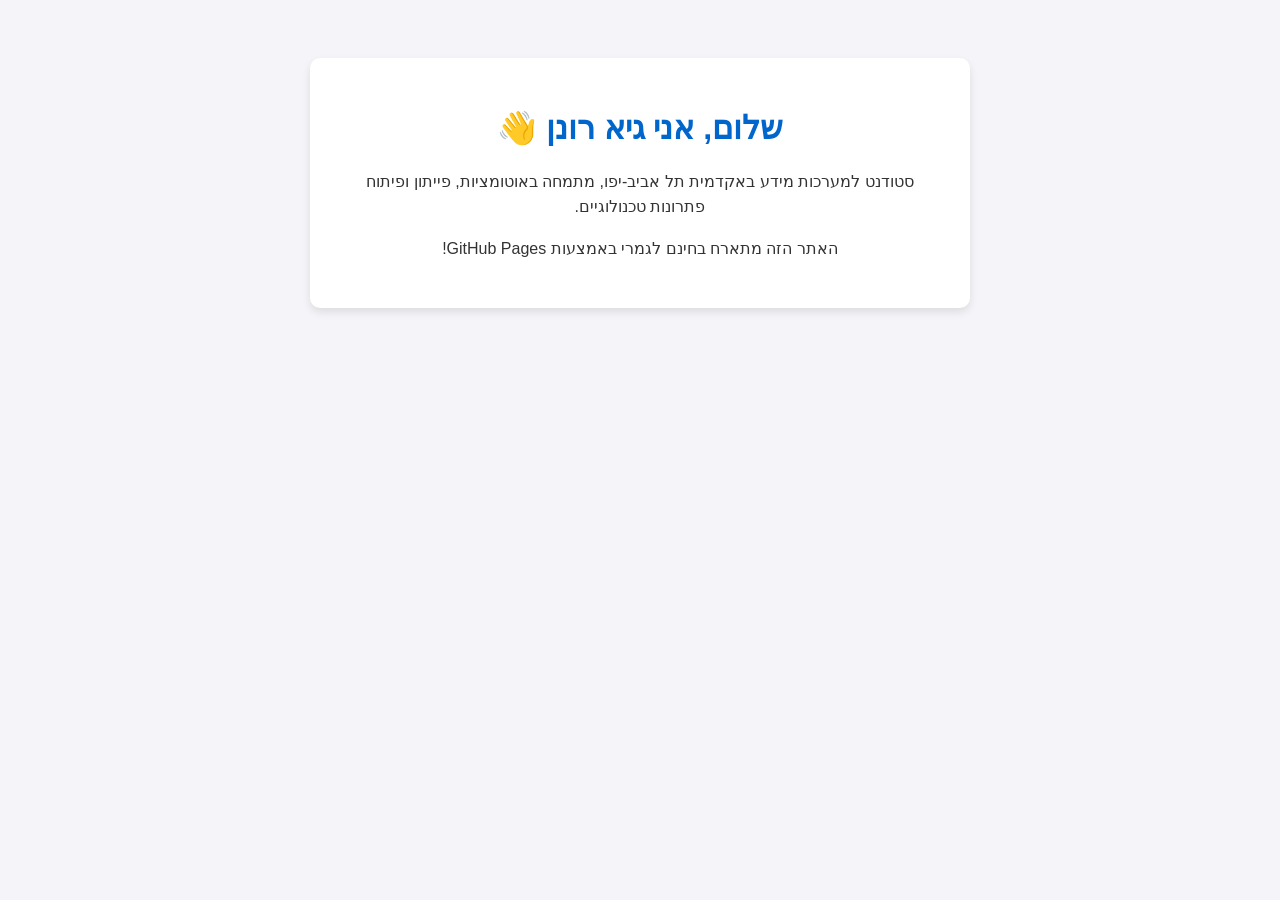
==== index.html @ a8eb1fe1 "Add initial HTML structure for personal website" ====
<!DOCTYPE html>
<html lang="he" dir="rtl">
<head>
    <meta charset="UTF-8">
    <meta name="viewport" content="width=device-width, initial-scale=1.0">
    <title>האתר של גיא רונן</title>
    <style>
        body {
            font-family: Arial, sans-serif;
            background-color: #f4f4f9;
            color: #333;
            text-align: center;
            padding: 50px;
        }
        .container {
            max-width: 600px;
            margin: auto;
            background: white;
            padding: 30px;
            border-radius: 10px;
            box-shadow: 0 4px 8px rgba(0,0,0,0.1);
        }
        h1 { color: #0066cc; }
        p { line-height: 1.6; }
    </style>
</head>
<body>
    <div class="container">
        <h1>שלום, אני גיא רונן 👋</h1>
        <p>סטודנט למערכות מידע באקדמית תל אביב-יפו, מתמחה באוטומציות, פייתון ופיתוח פתרונות טכנולוגיים.</p>
        <p>האתר הזה מתארח בחינם לגמרי באמצעות GitHub Pages!</p>
    </div>
</body>
</html>
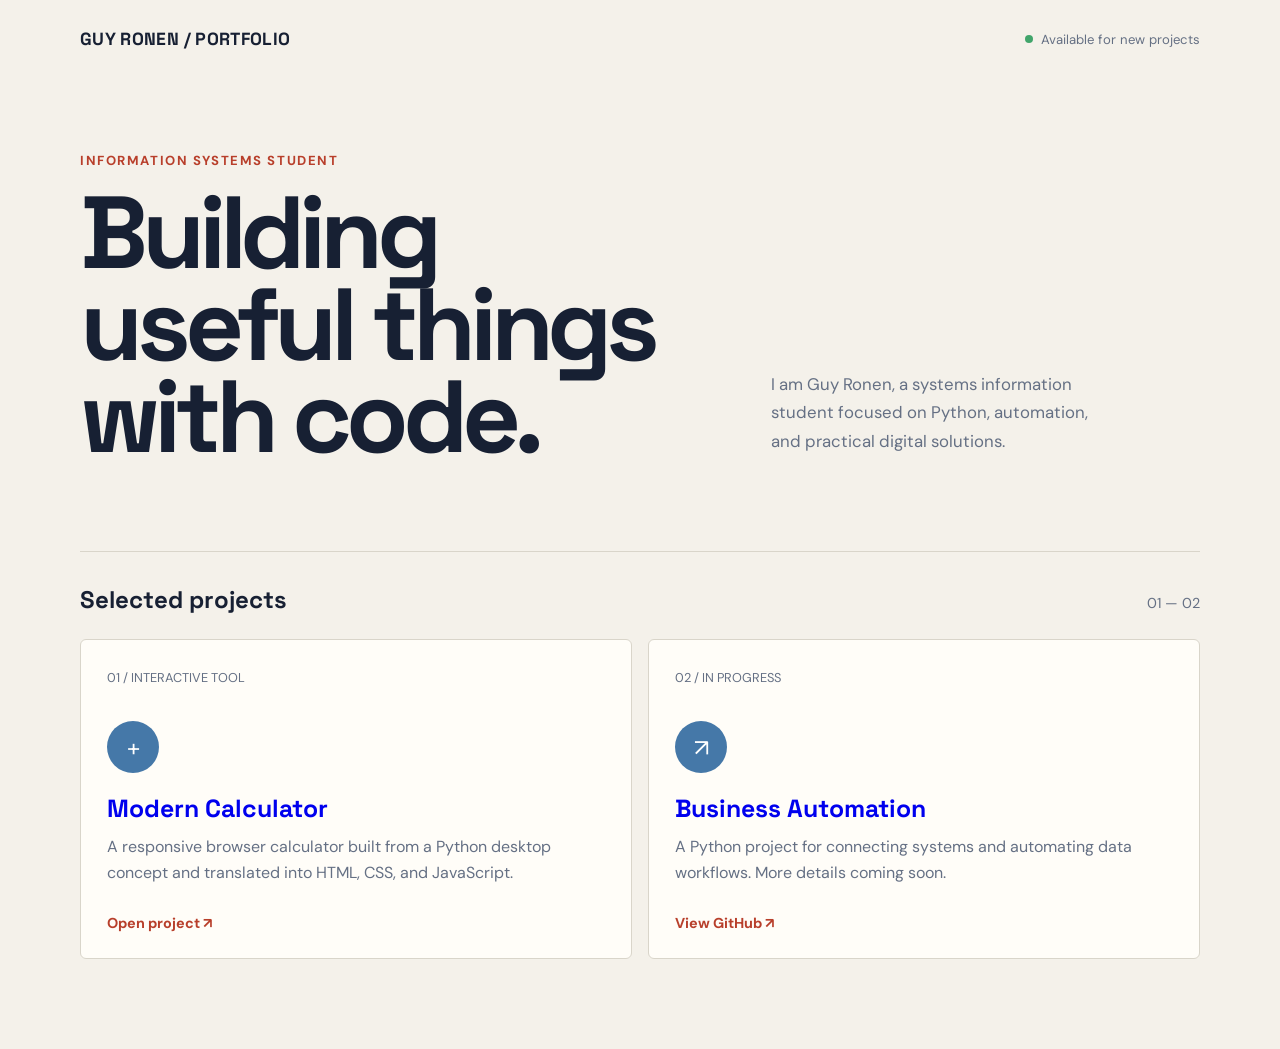
==== commit 229c10b5: "Add interactive calculator project" ====
--- a/index.html
+++ b/index.html
@@ -1,34 +1,225 @@
 <!DOCTYPE html>
-<html lang="he" dir="rtl">
+<html lang="en">
 <head>
     <meta charset="UTF-8">
     <meta name="viewport" content="width=device-width, initial-scale=1.0">
-    <title>האתר של גיא רונן</title>
+    <title>Guy Ronen | Portfolio</title>
+    <link rel="preconnect" href="https://fonts.googleapis.com">
+    <link rel="preconnect" href="https://fonts.gstatic.com" crossorigin>
+    <link href="https://fonts.googleapis.com/css2?family=DM+Sans:wght@400;500;700&family=Space+Grotesk:wght@500;600;700&display=swap" rel="stylesheet">
     <style>
+        :root {
+            --ink: #172033;
+            --muted: #657084;
+            --paper: #f4f1ea;
+            --panel: #fffdf8;
+            --line: #d9d5ca;
+            --accent: #e85d3f;
+            --accent-dark: #b83f2b;
+            --blue: #4578a8;
+        }
+
+        * { box-sizing: border-box; }
+
         body {
-            font-family: Arial, sans-serif;
-            background-color: #f4f4f9;
-            color: #333;
-            text-align: center;
-            padding: 50px;
-        }
-        .container {
-            max-width: 600px;
-            margin: auto;
-            background: white;
-            padding: 30px;
-            border-radius: 10px;
-            box-shadow: 0 4px 8px rgba(0,0,0,0.1);
-        }
-        h1 { color: #0066cc; }
-        p { line-height: 1.6; }
+            margin: 0;
+            color: var(--ink);
+            background: var(--paper);
+            font-family: "DM Sans", sans-serif;
+        }
+
+        .site-shell {
+            width: min(1120px, calc(100% - 40px));
+            margin: 0 auto;
+        }
+
+        header {
+            display: flex;
+            align-items: center;
+            justify-content: space-between;
+            padding: 28px 0;
+        }
+
+        .brand {
+            color: var(--ink);
+            font-family: "Space Grotesk", sans-serif;
+            font-size: 1.1rem;
+            font-weight: 700;
+            letter-spacing: .02em;
+            text-decoration: none;
+        }
+
+        .status {
+            display: inline-flex;
+            align-items: center;
+            gap: 8px;
+            color: var(--muted);
+            font-size: .82rem;
+        }
+
+        .status::before {
+            width: 8px;
+            height: 8px;
+            border-radius: 50%;
+            background: #41a56b;
+            content: "";
+        }
+
+        .hero {
+            display: grid;
+            grid-template-columns: 1.2fr .8fr;
+            gap: 48px;
+            align-items: end;
+            padding: 74px 0 88px;
+        }
+
+        .eyebrow {
+            margin: 0 0 18px;
+            color: var(--accent-dark);
+            font-size: .82rem;
+            font-weight: 700;
+            letter-spacing: .12em;
+            text-transform: uppercase;
+        }
+
+        h1, h2, h3 { font-family: "Space Grotesk", sans-serif; }
+
+        h1 {
+            max-width: 780px;
+            margin: 0;
+            font-size: clamp(3.4rem, 8vw, 7.2rem);
+            letter-spacing: -.06em;
+            line-height: .9;
+        }
+
+        .hero-copy {
+            max-width: 330px;
+            margin: 0 0 8px;
+            color: var(--muted);
+            font-size: 1.05rem;
+            line-height: 1.7;
+        }
+
+        .projects {
+            border-top: 1px solid var(--line);
+            padding: 32px 0 90px;
+        }
+
+        .section-heading {
+            display: flex;
+            align-items: baseline;
+            justify-content: space-between;
+            margin-bottom: 24px;
+        }
+
+        .section-heading h2 {
+            margin: 0;
+            font-size: 1.5rem;
+        }
+
+        .section-heading span { color: var(--muted); font-size: .9rem; }
+
+        .projects-grid {
+            display: grid;
+            grid-template-columns: repeat(auto-fit, minmax(280px, 1fr));
+            gap: 16px;
+        }
+
+        .project-card {
+            min-height: 310px;
+            display: flex;
+            flex-direction: column;
+            justify-content: space-between;
+            padding: 26px;
+            border: 1px solid var(--line);
+            border-radius: 6px;
+            background: var(--panel);
+            text-decoration: none;
+            transition: transform 180ms ease, border-color 180ms ease, box-shadow 180ms ease;
+        }
+
+        .project-card:hover {
+            border-color: var(--accent);
+            box-shadow: 8px 8px 0 rgba(232, 93, 63, .16);
+            transform: translateY(-5px);
+        }
+
+        .project-number { color: var(--muted); font-size: .8rem; }
+
+        .project-icon {
+            display: grid;
+            width: 52px;
+            height: 52px;
+            margin: 34px 0 20px;
+            place-items: center;
+            border-radius: 50%;
+            color: white;
+            background: var(--blue);
+            font-size: 1.5rem;
+        }
+
+        .project-card h3 { margin: 0 0 10px; font-size: 1.55rem; }
+        .project-card p { margin: 0; color: var(--muted); line-height: 1.6; }
+
+        .project-link {
+            margin-top: 28px;
+            color: var(--accent-dark);
+            font-size: .9rem;
+            font-weight: 700;
+        }
+
+        @media (max-width: 700px) {
+            .site-shell { width: min(100% - 28px, 560px); }
+            .hero { grid-template-columns: 1fr; gap: 28px; padding: 48px 0 64px; }
+            h1 { font-size: clamp(3rem, 17vw, 5rem); }
+        }
     </style>
 </head>
 <body>
-    <div class="container">
-        <h1>שלום, אני גיא רונן 👋</h1>
-        <p>סטודנט למערכות מידע באקדמית תל אביב-יפו, מתמחה באוטומציות, פייתון ופיתוח פתרונות טכנולוגיים.</p>
-        <p>האתר הזה מתארח בחינם לגמרי באמצעות GitHub Pages!</p>
+    <div class="site-shell">
+        <header>
+            <a class="brand" href="index.html">GUY RONEN / PORTFOLIO</a>
+            <span class="status">Available for new projects</span>
+        </header>
+
+        <main>
+            <section class="hero">
+                <div>
+                    <p class="eyebrow">Information systems student</p>
+                    <h1>Building useful things with code.</h1>
+                </div>
+                <p class="hero-copy">I am Guy Ronen, a systems information student focused on Python, automation, and practical digital solutions.</p>
+            </section>
+
+            <section class="projects" aria-labelledby="projects-title">
+                <div class="section-heading">
+                    <h2 id="projects-title">Selected projects</h2>
+                    <span>01 — 02</span>
+                </div>
+
+                <div class="projects-grid">
+                    <a class="project-card" href="calculator.html">
+                        <div>
+                            <span class="project-number">01 / INTERACTIVE TOOL</span>
+                            <div class="project-icon" aria-hidden="true">+</div>
+                            <h3>Modern Calculator</h3>
+                            <p>A responsive browser calculator built from a Python desktop concept and translated into HTML, CSS, and JavaScript.</p>
+                        </div>
+                        <span class="project-link">Open project <span aria-hidden="true">↗</span></span>
+                    </a>
+
+                    <a class="project-card" href="https://github.com/guy-ronen" target="_blank" rel="noreferrer">
+                        <div>
+                            <span class="project-number">02 / IN PROGRESS</span>
+                            <div class="project-icon" aria-hidden="true">↗</div>
+                            <h3>Business Automation</h3>
+                            <p>A Python project for connecting systems and automating data workflows. More details coming soon.</p>
+                        </div>
+                        <span class="project-link">View GitHub <span aria-hidden="true">↗</span></span>
+                    </a>
+                </div>
+            </section>
+        </main>
     </div>
 </body>
 </html>
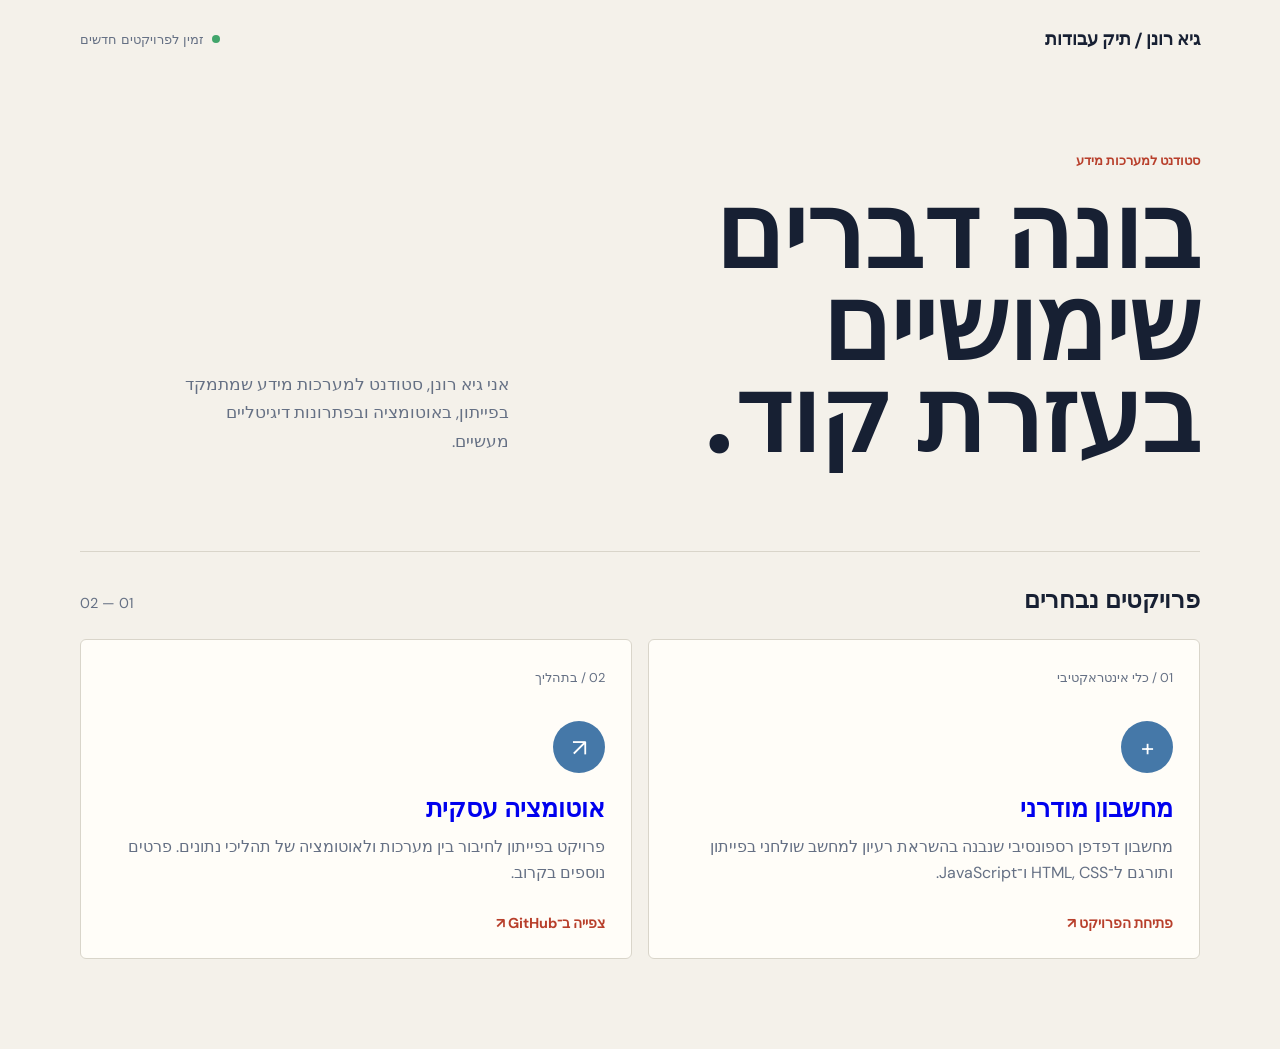
==== commit 75b3b38a: "Translate portfolio and calculator to Hebrew" ====
--- a/index.html
+++ b/index.html
@@ -1,9 +1,9 @@
 <!DOCTYPE html>
-<html lang="en">
+<html lang="he" dir="rtl">
 <head>
     <meta charset="UTF-8">
     <meta name="viewport" content="width=device-width, initial-scale=1.0">
-    <title>Guy Ronen | Portfolio</title>
+    <title>גיא רונן | תיק עבודות</title>
     <link rel="preconnect" href="https://fonts.googleapis.com">
     <link rel="preconnect" href="https://fonts.gstatic.com" crossorigin>
     <link href="https://fonts.googleapis.com/css2?family=DM+Sans:wght@400;500;700&family=Space+Grotesk:wght@500;600;700&display=swap" rel="stylesheet">
@@ -25,7 +25,7 @@
             margin: 0;
             color: var(--ink);
             background: var(--paper);
-            font-family: "DM Sans", sans-serif;
+            font-family: "Heebo", "DM Sans", sans-serif;
         }
 
         .site-shell {
@@ -45,7 +45,7 @@
             font-family: "Space Grotesk", sans-serif;
             font-size: 1.1rem;
             font-weight: 700;
-            letter-spacing: .02em;
+            letter-spacing: 0;
             text-decoration: none;
         }
 
@@ -78,7 +78,7 @@
             color: var(--accent-dark);
             font-size: .82rem;
             font-weight: 700;
-            letter-spacing: .12em;
+            letter-spacing: 0;
             text-transform: uppercase;
         }
 
@@ -88,7 +88,7 @@
             max-width: 780px;
             margin: 0;
             font-size: clamp(3.4rem, 8vw, 7.2rem);
-            letter-spacing: -.06em;
+            letter-spacing: 0;
             line-height: .9;
         }
 
@@ -178,44 +178,44 @@
 <body>
     <div class="site-shell">
         <header>
-            <a class="brand" href="index.html">GUY RONEN / PORTFOLIO</a>
-            <span class="status">Available for new projects</span>
+            <a class="brand" href="index.html">גיא רונן / תיק עבודות</a>
+            <span class="status">זמין לפרויקטים חדשים</span>
         </header>
 
         <main>
             <section class="hero">
                 <div>
-                    <p class="eyebrow">Information systems student</p>
-                    <h1>Building useful things with code.</h1>
+                    <p class="eyebrow">סטודנט למערכות מידע</p>
+                    <h1>בונה דברים שימושיים בעזרת קוד.</h1>
                 </div>
-                <p class="hero-copy">I am Guy Ronen, a systems information student focused on Python, automation, and practical digital solutions.</p>
+                <p class="hero-copy">אני גיא רונן, סטודנט למערכות מידע שמתמקד בפייתון, באוטומציה ובפתרונות דיגיטליים מעשיים.</p>
             </section>
 
             <section class="projects" aria-labelledby="projects-title">
                 <div class="section-heading">
-                    <h2 id="projects-title">Selected projects</h2>
+                    <h2 id="projects-title">פרויקטים נבחרים</h2>
                     <span>01 — 02</span>
                 </div>
 
                 <div class="projects-grid">
                     <a class="project-card" href="calculator.html">
                         <div>
-                            <span class="project-number">01 / INTERACTIVE TOOL</span>
+                            <span class="project-number">01 / כלי אינטראקטיבי</span>
                             <div class="project-icon" aria-hidden="true">+</div>
-                            <h3>Modern Calculator</h3>
-                            <p>A responsive browser calculator built from a Python desktop concept and translated into HTML, CSS, and JavaScript.</p>
+                            <h3>מחשבון מודרני</h3>
+                            <p>מחשבון דפדפן רספונסיבי שנבנה בהשראת רעיון למחשב שולחני בפייתון ותורגם ל־HTML, CSS ו־JavaScript.</p>
                         </div>
-                        <span class="project-link">Open project <span aria-hidden="true">↗</span></span>
+                        <span class="project-link">פתיחת הפרויקט <span aria-hidden="true">↗</span></span>
                     </a>
 
                     <a class="project-card" href="https://github.com/guy-ronen" target="_blank" rel="noreferrer">
                         <div>
-                            <span class="project-number">02 / IN PROGRESS</span>
+                            <span class="project-number">02 / בתהליך</span>
                             <div class="project-icon" aria-hidden="true">↗</div>
-                            <h3>Business Automation</h3>
-                            <p>A Python project for connecting systems and automating data workflows. More details coming soon.</p>
+                            <h3>אוטומציה עסקית</h3>
+                            <p>פרויקט בפייתון לחיבור בין מערכות ולאוטומציה של תהליכי נתונים. פרטים נוספים בקרוב.</p>
                         </div>
-                        <span class="project-link">View GitHub <span aria-hidden="true">↗</span></span>
+                        <span class="project-link">צפייה ב־GitHub <span aria-hidden="true">↗</span></span>
                     </a>
                 </div>
             </section>
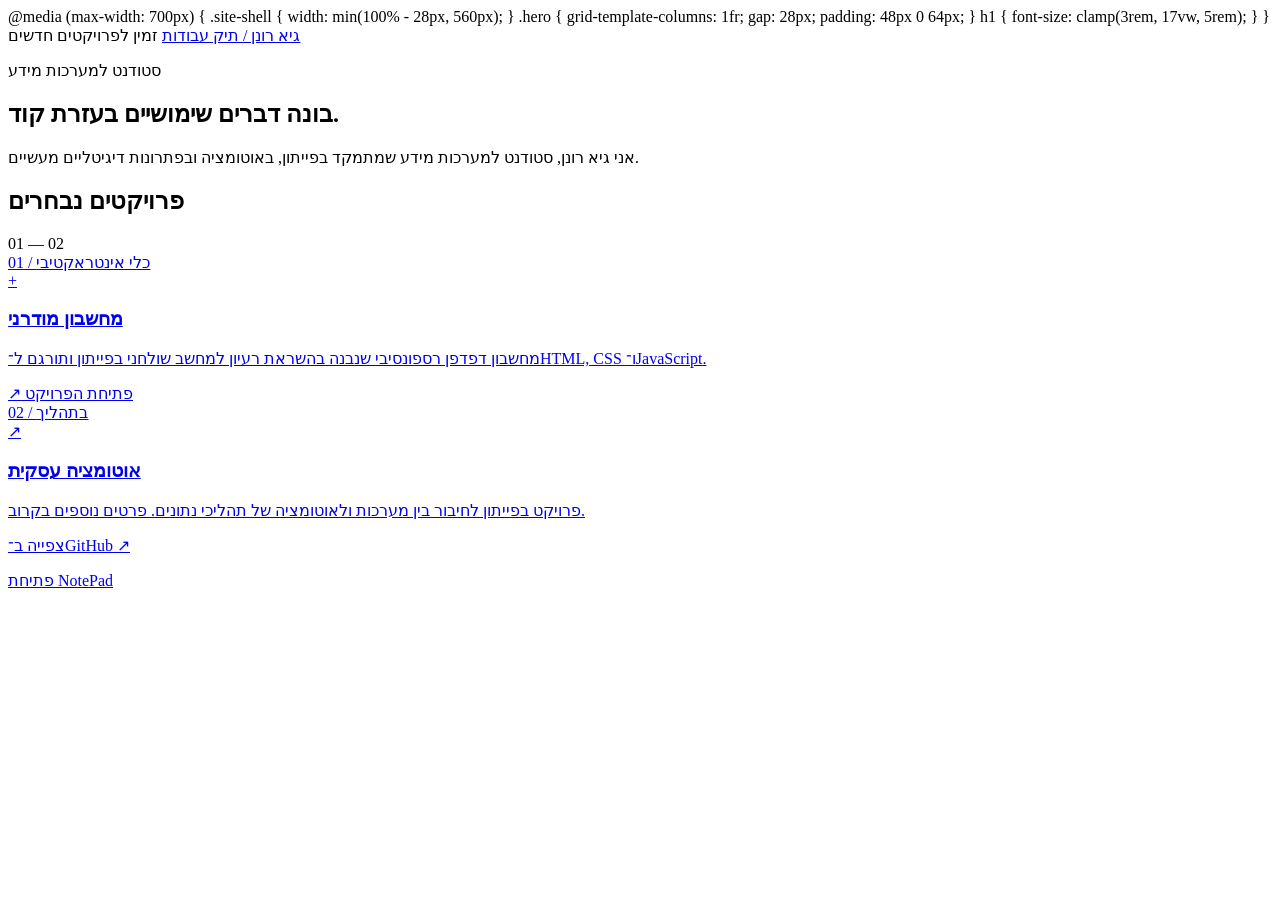
==== commit a7b65deb: "Add NotePad project link" ====
--- a/index.html
+++ b/index.html
@@ -1,225 +1,2 @@
-<!DOCTYPE html>
-<html lang="he" dir="rtl">
-<head>
-    <meta charset="UTF-8">
-    <meta name="viewport" content="width=device-width, initial-scale=1.0">
-    <title>גיא רונן | תיק עבודות</title>
-    <link rel="preconnect" href="https://fonts.googleapis.com">
-    <link rel="preconnect" href="https://fonts.gstatic.com" crossorigin>
-    <link href="https://fonts.googleapis.com/css2?family=DM+Sans:wght@400;500;700&family=Space+Grotesk:wght@500;600;700&display=swap" rel="stylesheet">
-    <style>
-        :root {
-            --ink: #172033;
-            --muted: #657084;
-            --paper: #f4f1ea;
-            --panel: #fffdf8;
-            --line: #d9d5ca;
-            --accent: #e85d3f;
-            --accent-dark: #b83f2b;
-            --blue: #4578a8;
-        }
-
-        * { box-sizing: border-box; }
-
-        body {
-            margin: 0;
-            color: var(--ink);
-            background: var(--paper);
-            font-family: "Heebo", "DM Sans", sans-serif;
-        }
-
-        .site-shell {
-            width: min(1120px, calc(100% - 40px));
-            margin: 0 auto;
-        }
-
-        header {
-            display: flex;
-            align-items: center;
-            justify-content: space-between;
-            padding: 28px 0;
-        }
-
-        .brand {
-            color: var(--ink);
-            font-family: "Space Grotesk", sans-serif;
-            font-size: 1.1rem;
-            font-weight: 700;
-            letter-spacing: 0;
-            text-decoration: none;
-        }
-
-        .status {
-            display: inline-flex;
-            align-items: center;
-            gap: 8px;
-            color: var(--muted);
-            font-size: .82rem;
-        }
-
-        .status::before {
-            width: 8px;
-            height: 8px;
-            border-radius: 50%;
-            background: #41a56b;
-            content: "";
-        }
-
-        .hero {
-            display: grid;
-            grid-template-columns: 1.2fr .8fr;
-            gap: 48px;
-            align-items: end;
-            padding: 74px 0 88px;
-        }
-
-        .eyebrow {
-            margin: 0 0 18px;
-            color: var(--accent-dark);
-            font-size: .82rem;
-            font-weight: 700;
-            letter-spacing: 0;
-            text-transform: uppercase;
-        }
-
-        h1, h2, h3 { font-family: "Space Grotesk", sans-serif; }
-
-        h1 {
-            max-width: 780px;
-            margin: 0;
-            font-size: clamp(3.4rem, 8vw, 7.2rem);
-            letter-spacing: 0;
-            line-height: .9;
-        }
-
-        .hero-copy {
-            max-width: 330px;
-            margin: 0 0 8px;
-            color: var(--muted);
-            font-size: 1.05rem;
-            line-height: 1.7;
-        }
-
-        .projects {
-            border-top: 1px solid var(--line);
-            padding: 32px 0 90px;
-        }
-
-        .section-heading {
-            display: flex;
-            align-items: baseline;
-            justify-content: space-between;
-            margin-bottom: 24px;
-        }
-
-        .section-heading h2 {
-            margin: 0;
-            font-size: 1.5rem;
-        }
-
-        .section-heading span { color: var(--muted); font-size: .9rem; }
-
-        .projects-grid {
-            display: grid;
-            grid-template-columns: repeat(auto-fit, minmax(280px, 1fr));
-            gap: 16px;
-        }
-
-        .project-card {
-            min-height: 310px;
-            display: flex;
-            flex-direction: column;
-            justify-content: space-between;
-            padding: 26px;
-            border: 1px solid var(--line);
-            border-radius: 6px;
-            background: var(--panel);
-            text-decoration: none;
-            transition: transform 180ms ease, border-color 180ms ease, box-shadow 180ms ease;
-        }
-
-        .project-card:hover {
-            border-color: var(--accent);
-            box-shadow: 8px 8px 0 rgba(232, 93, 63, .16);
-            transform: translateY(-5px);
-        }
-
-        .project-number { color: var(--muted); font-size: .8rem; }
-
-        .project-icon {
-            display: grid;
-            width: 52px;
-            height: 52px;
-            margin: 34px 0 20px;
-            place-items: center;
-            border-radius: 50%;
-            color: white;
-            background: var(--blue);
-            font-size: 1.5rem;
-        }
-
-        .project-card h3 { margin: 0 0 10px; font-size: 1.55rem; }
-        .project-card p { margin: 0; color: var(--muted); line-height: 1.6; }
-
-        .project-link {
-            margin-top: 28px;
-            color: var(--accent-dark);
-            font-size: .9rem;
-            font-weight: 700;
-        }
-
-        @media (max-width: 700px) {
-            .site-shell { width: min(100% - 28px, 560px); }
-            .hero { grid-template-columns: 1fr; gap: 28px; padding: 48px 0 64px; }
-            h1 { font-size: clamp(3rem, 17vw, 5rem); }
-        }
-    </style>
-</head>
-<body>
-    <div class="site-shell">
-        <header>
-            <a class="brand" href="index.html">גיא רונן / תיק עבודות</a>
-            <span class="status">זמין לפרויקטים חדשים</span>
-        </header>
-
-        <main>
-            <section class="hero">
-                <div>
-                    <p class="eyebrow">סטודנט למערכות מידע</p>
-                    <h1>בונה דברים שימושיים בעזרת קוד.</h1>
-                </div>
-                <p class="hero-copy">אני גיא רונן, סטודנט למערכות מידע שמתמקד בפייתון, באוטומציה ובפתרונות דיגיטליים מעשיים.</p>
-            </section>
-
-            <section class="projects" aria-labelledby="projects-title">
-                <div class="section-heading">
-                    <h2 id="projects-title">פרויקטים נבחרים</h2>
-                    <span>01 — 02</span>
-                </div>
-
-                <div class="projects-grid">
-                    <a class="project-card" href="calculator.html">
-                        <div>
-                            <span class="project-number">01 / כלי אינטראקטיבי</span>
-                            <div class="project-icon" aria-hidden="true">+</div>
-                            <h3>מחשבון מודרני</h3>
-                            <p>מחשבון דפדפן רספונסיבי שנבנה בהשראת רעיון למחשב שולחני בפייתון ותורגם ל־HTML, CSS ו־JavaScript.</p>
-                        </div>
-                        <span class="project-link">פתיחת הפרויקט <span aria-hidden="true">↗</span></span>
-                    </a>
-
-                    <a class="project-card" href="https://github.com/guy-ronen" target="_blank" rel="noreferrer">
-                        <div>
-                            <span class="project-number">02 / בתהליך</span>
-                            <div class="project-icon" aria-hidden="true">↗</div>
-                            <h3>אוטומציה עסקית</h3>
-                            <p>פרויקט בפייתון לחיבור בין מערכות ולאוטומציה של תהליכי נתונים. פרטים נוספים בקרוב.</p>
-                        </div>
-                        <span class="project-link">צפייה ב־GitHub <span aria-hidden="true">↗</span></span>
-                    </a>
-                </div>
-            </section>
-        </main>
-    </div>
-</body>
-</html>
+        @media (max-width: 700px) {            .site-shell { width: min(100% - 28px, 560px); }            .hero { grid-template-columns: 1fr; gap: 28px; padding: 48px 0 64px; }            h1 { font-size: clamp(3rem, 17vw, 5rem); }        }    </style></head><body>    <div class="site-shell">        <header>            <a class="brand" href="index.html">גיא רונן / תיק עבודות</a>            <span class="status">זמין לפרויקטים חדשים</span>        </header>        <main>            <section class="hero">                <div>                    <p class="eyebrow">סטודנט למערכות מידע</p>                    <h1>בונה דברים שימושיים בעזרת קוד.</h1>                </div>                <p class="hero-copy">אני גיא רונן, סטודנט למערכות מידע שמתמקד בפייתון, באוטומציה ובפתרונות דיגיטליים מעשיים.</p>            </section>            <section class="projects" aria-labelledby="projects-title">                <div class="section-heading">                    <h2 id="projects-title">פרויקטים נבחרים</h2>                    <span>01 — 02</span>                </div>                <div class="projects-grid">                    <a class="project-card" href="calculator.html">                        <div>                            <span class="project-number">01 / כלי אינטראקטיבי</span>                            <div class="project-icon" aria-hidden="true">+</div>                            <h3>מחשבון מודרני</h3>                            <p>מחשבון דפדפן רספונסיבי שנבנה בהשראת רעיון למחשב שולחני בפייתון ותורגם ל־HTML, CSS ו־JavaScript.</p>                        </div>                        <span class="project-link">פתיחת הפרויקט <span aria-hidden="true">↗</span></span>                    </a>                    <a class="project-card" href="https://github.com/guy-ronen" target="_blank" rel="noreferrer">                        <div>                            <span class="project-number">02 / בתהליך</span>                            <div class="project-icon" aria-hidden="true">↗</div>                            <h3>אוטומציה עסקית</h3>                            <p>פרויקט בפייתון לחיבור בין מערכות ולאוטומציה של תהליכי נתונים. פרטים נוספים בקרוב.</p>                        </div>                        <span class="project-link">צפייה ב־GitHub <span aria-hidden="true">↗</span></span>                    </a>                </div>            </section>        </main>    </div><p><a href="notepad/">פתיחת NotePad</a></p>
+</body></html>
